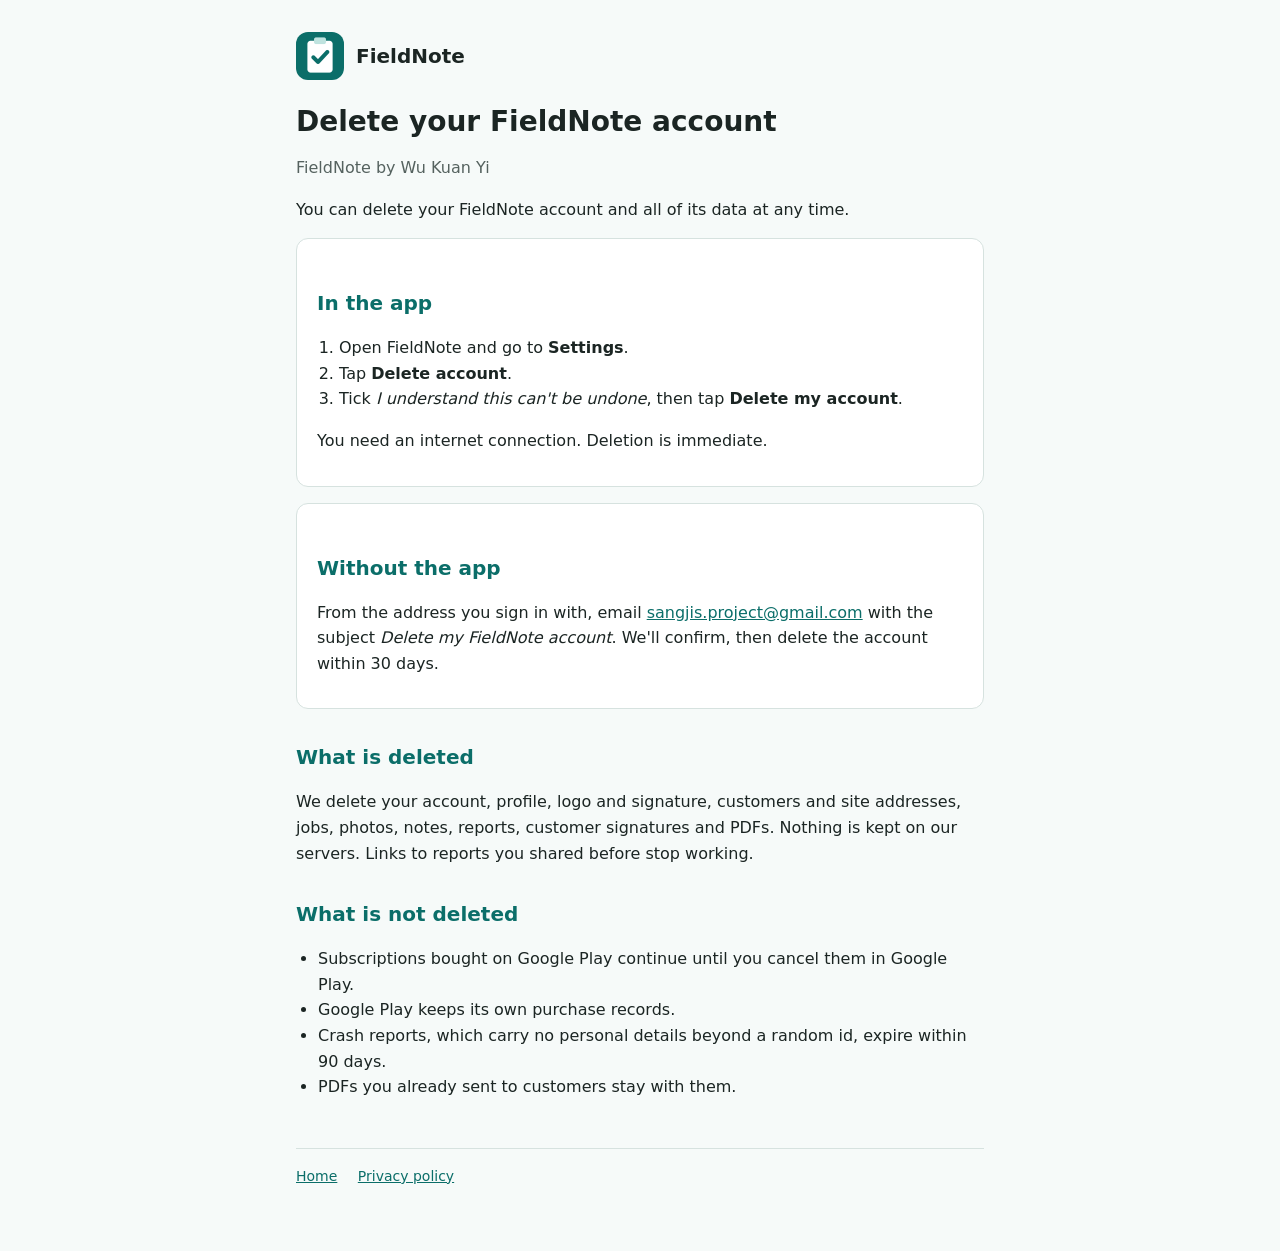
==== delete-account.html @ c1cde079 "Privacy policy, account deletion and home pages" ====
<!doctype html>
<html lang="en">
<head>
  <meta charset="utf-8">
  <meta name="viewport" content="width=device-width, initial-scale=1">
  <title>Delete Your Account · FieldNote</title>
  <meta name="description" content="How to delete your FieldNote account and all of its data.">
  <link rel="icon" href="icon.png">
  <link rel="stylesheet" href="style.css">
</head>
<body>
<main>
  <header><img src="icon.png" alt=""><a href="./">FieldNote</a></header>
  <h1>Delete your FieldNote account</h1>
  <p class="muted">FieldNote by Wu Kuan Yi</p>
  <p>You can delete your FieldNote account and all of its data at any time.</p>

  <div class="card">
    <h2>In the app</h2>
    <ol>
      <li>Open FieldNote and go to <strong>Settings</strong>.</li>
      <li>Tap <strong>Delete account</strong>.</li>
      <li>Tick <em>I understand this can't be undone</em>, then tap
        <strong>Delete my account</strong>.</li>
    </ol>
    <p>You need an internet connection. Deletion is immediate.</p>
  </div>

  <div class="card">
    <h2>Without the app</h2>
    <p>From the address you sign in with, email
      <a href="mailto:sangjis.project@gmail.com?subject=Delete%20my%20FieldNote%20account">sangjis.project@gmail.com</a>
      with the subject <em>Delete my FieldNote account</em>. We'll confirm, then delete the
      account within 30 days.</p>
  </div>

  <h2>What is deleted</h2>
  <p>We delete your account, profile, logo and signature, customers and site addresses, jobs,
    photos, notes, reports, customer signatures and PDFs. Nothing is kept on our servers.
    Links to reports you shared before stop working.</p>

  <h2>What is not deleted</h2>
  <ul>
    <li>Subscriptions bought on Google Play continue until you cancel them in Google Play.</li>
    <li>Google Play keeps its own purchase records.</li>
    <li>Crash reports, which carry no personal details beyond a random id, expire within 90
      days.</li>
    <li>PDFs you already sent to customers stay with them.</li>
  </ul>

  <footer>
    <a href="./">Home</a>
    <a href="privacy.html">Privacy policy</a>
  </footer>
</main>
</body>
</html>
---- style.css ----
:root {
  --bg: #f6faf9;
  --fg: #1b2523;
  --muted: #55625f;
  --accent: #0b6e69;
  --line: #d6e2df;
  --card: #ffffff;
}
@media (prefers-color-scheme: dark) {
  :root {
    --bg: #0f1716;
    --fg: #e3ecea;
    --muted: #9fb0ac;
    --accent: #6fd3c9;
    --line: #2a3735;
    --card: #162120;
  }
}
* { box-sizing: border-box; }
body {
  margin: 0;
  background: var(--bg);
  color: var(--fg);
  font: 16px/1.6 system-ui, -apple-system, "Segoe UI", Roboto, "Noto Sans", sans-serif;
}
main { max-width: 720px; margin: 0 auto; padding: 32px 16px 64px; }
header { display: flex; align-items: center; gap: 12px; margin-bottom: 24px; }
header img { width: 48px; height: 48px; border-radius: 12px; }
header a { color: inherit; text-decoration: none; font-weight: 600; font-size: 20px; }
h1 { font-size: 28px; line-height: 1.25; margin: 0 0 4px; }
h2 { font-size: 20px; margin: 32px 0 8px; color: var(--accent); }
a { color: var(--accent); }
.muted { color: var(--muted); }
table { width: 100%; border-collapse: collapse; margin: 8px 0; font-size: 15px; }
th, td { text-align: left; vertical-align: top; padding: 8px; border-bottom: 1px solid var(--line); }
th { color: var(--muted); font-weight: 600; }
.card { background: var(--card); border: 1px solid var(--line); border-radius: 12px; padding: 16px 20px; margin: 16px 0; }
ol, ul { padding-left: 22px; }
footer { margin-top: 48px; padding-top: 16px; border-top: 1px solid var(--line); font-size: 14px; }
footer a { margin-right: 16px; }
@media (max-width: 520px) {
  table, thead, tbody, tr, th, td { display: block; }
  thead { display: none; }
  td { border: none; padding: 2px 0; }
  tr { border-bottom: 1px solid var(--line); padding: 8px 0; }
  td:first-child { font-weight: 600; }
}
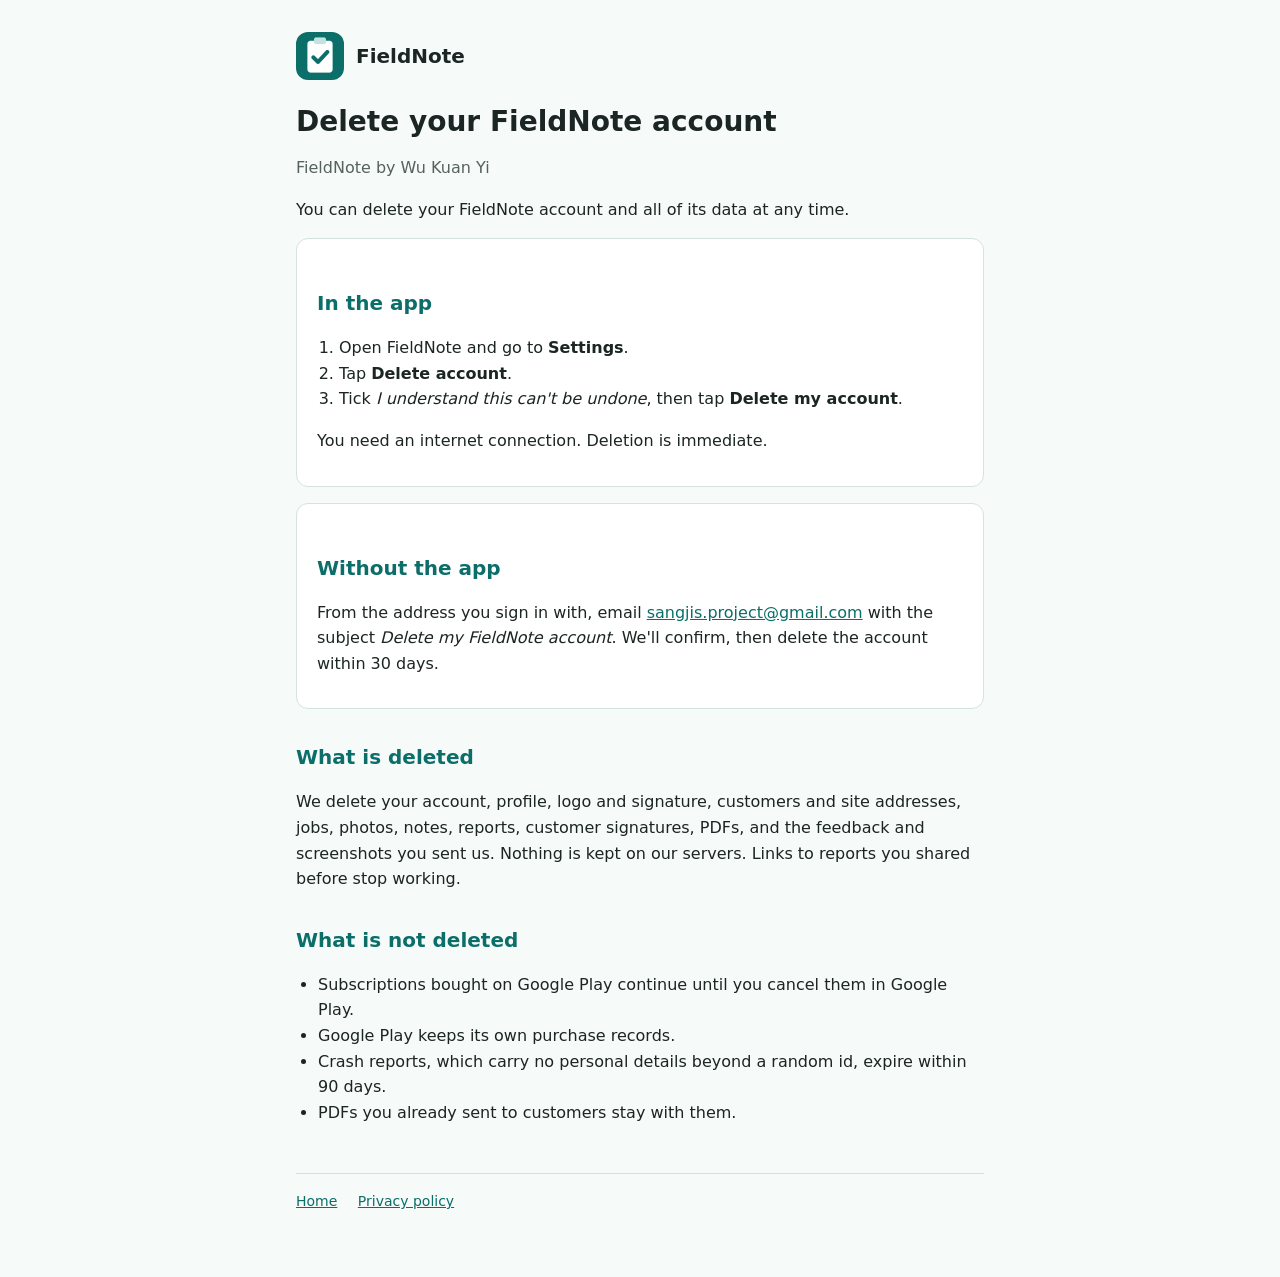
==== commit e926211f: "Privacy: in-app feedback (message, screenshots, device details)" ====
--- a/delete-account.html
+++ b/delete-account.html
@@ -36,7 +36,8 @@
 
   <h2>What is deleted</h2>
   <p>We delete your account, profile, logo and signature, customers and site addresses, jobs,
-    photos, notes, reports, customer signatures and PDFs. Nothing is kept on our servers.
+    photos, notes, reports, customer signatures, PDFs, and the feedback and screenshots you
+    sent us. Nothing is kept on our servers.
     Links to reports you shared before stop working.</p>
 
   <h2>What is not deleted</h2>
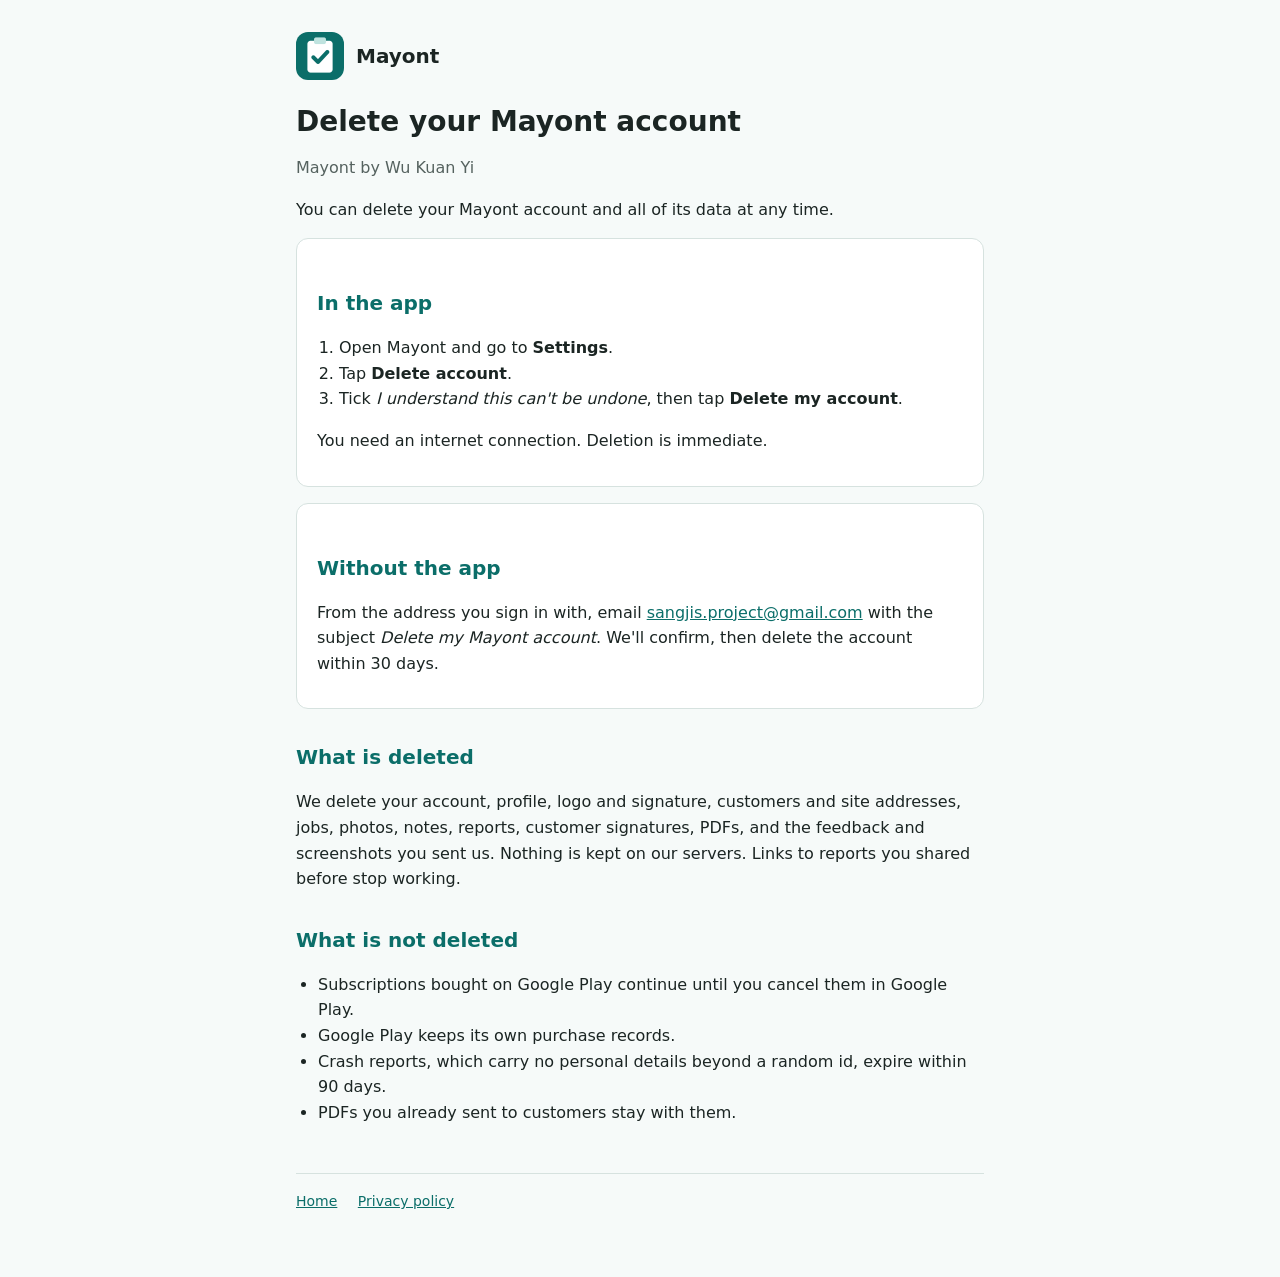
==== commit e19ded26: "Rename FieldNote to Mayont" ====
--- a/delete-account.html
+++ b/delete-account.html
@@ -3,22 +3,22 @@
 <head>
   <meta charset="utf-8">
   <meta name="viewport" content="width=device-width, initial-scale=1">
-  <title>Delete Your Account · FieldNote</title>
-  <meta name="description" content="How to delete your FieldNote account and all of its data.">
+  <title>Delete Your Account · Mayont</title>
+  <meta name="description" content="How to delete your Mayont account and all of its data.">
   <link rel="icon" href="icon.png">
   <link rel="stylesheet" href="style.css">
 </head>
 <body>
 <main>
-  <header><img src="icon.png" alt=""><a href="./">FieldNote</a></header>
-  <h1>Delete your FieldNote account</h1>
-  <p class="muted">FieldNote by Wu Kuan Yi</p>
-  <p>You can delete your FieldNote account and all of its data at any time.</p>
+  <header><img src="icon.png" alt=""><a href="./">Mayont</a></header>
+  <h1>Delete your Mayont account</h1>
+  <p class="muted">Mayont by Wu Kuan Yi</p>
+  <p>You can delete your Mayont account and all of its data at any time.</p>
 
   <div class="card">
     <h2>In the app</h2>
     <ol>
-      <li>Open FieldNote and go to <strong>Settings</strong>.</li>
+      <li>Open Mayont and go to <strong>Settings</strong>.</li>
       <li>Tap <strong>Delete account</strong>.</li>
       <li>Tick <em>I understand this can't be undone</em>, then tap
         <strong>Delete my account</strong>.</li>
@@ -29,8 +29,8 @@
   <div class="card">
     <h2>Without the app</h2>
     <p>From the address you sign in with, email
-      <a href="mailto:sangjis.project@gmail.com?subject=Delete%20my%20FieldNote%20account">sangjis.project@gmail.com</a>
-      with the subject <em>Delete my FieldNote account</em>. We'll confirm, then delete the
+      <a href="mailto:sangjis.project@gmail.com?subject=Delete%20my%20Mayont%20account">sangjis.project@gmail.com</a>
+      with the subject <em>Delete my Mayont account</em>. We'll confirm, then delete the
       account within 30 days.</p>
   </div>
 
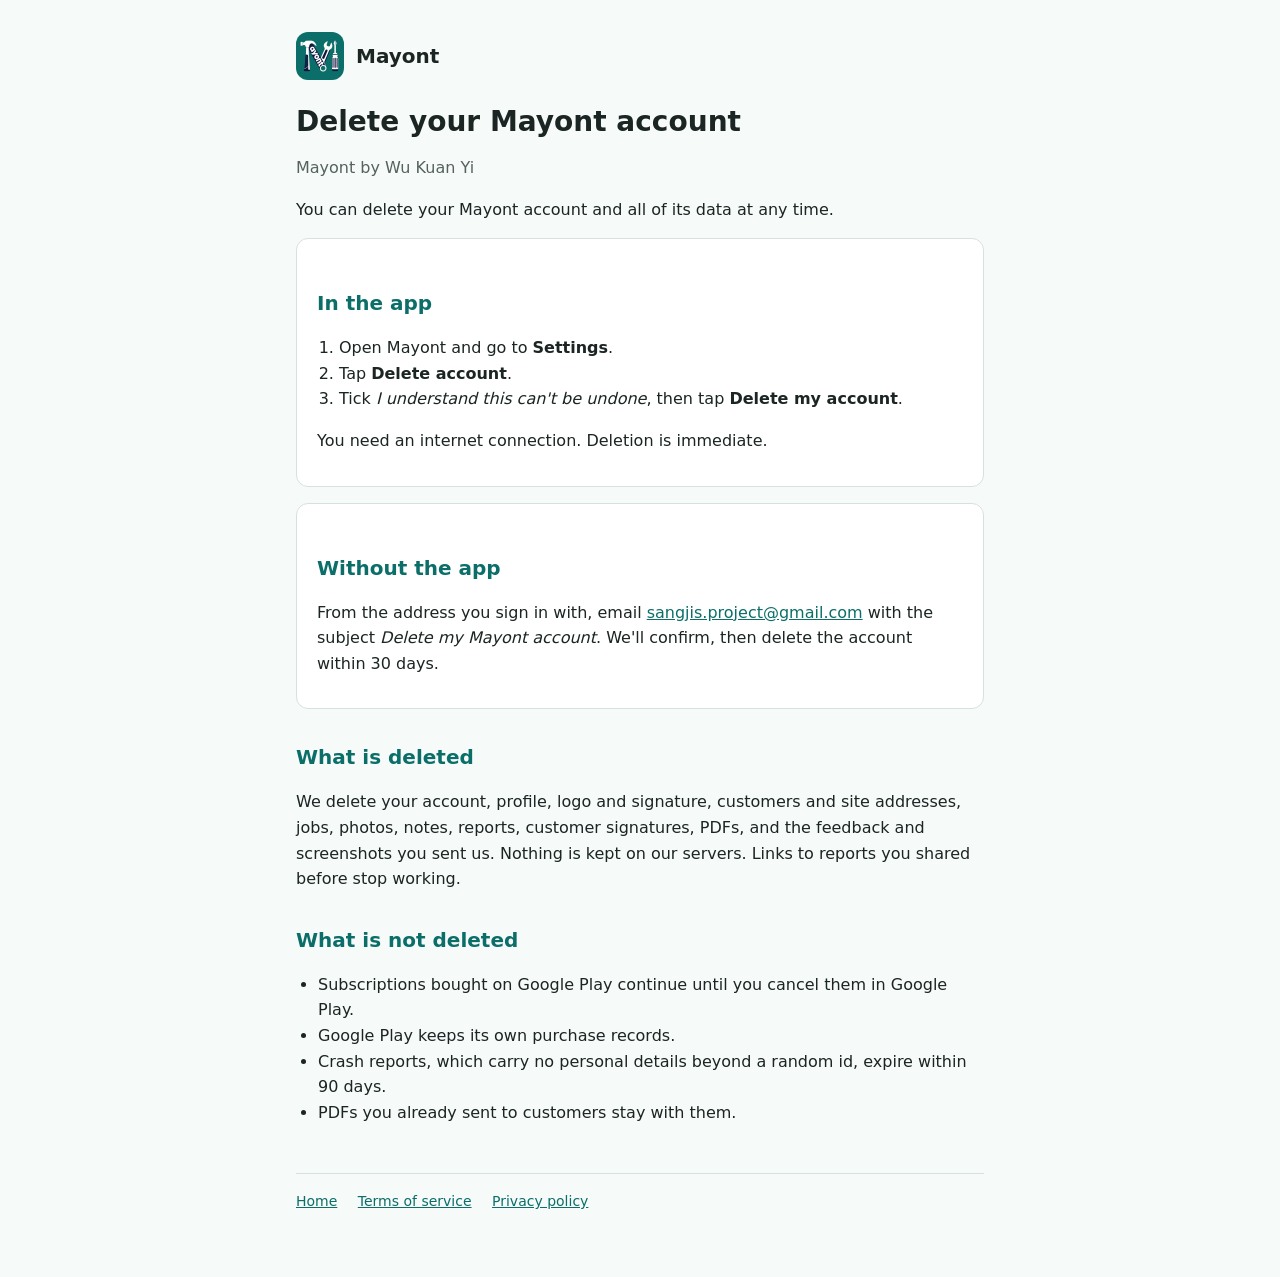
==== commit 7ec1bbcd: "Add Terms of Service and Data Processing Terms" ====
--- a/delete-account.html
+++ b/delete-account.html
@@ -51,6 +51,7 @@
 
   <footer>
     <a href="./">Home</a>
+    <a href="terms.html">Terms of service</a>
     <a href="privacy.html">Privacy policy</a>
   </footer>
 </main>
--- a/style.css
+++ b/style.css
@@ -29,6 +29,7 @@
 header a { color: inherit; text-decoration: none; font-weight: 600; font-size: 20px; }
 h1 { font-size: 28px; line-height: 1.25; margin: 0 0 4px; }
 h2 { font-size: 20px; margin: 32px 0 8px; color: var(--accent); }
+h3 { font-size: 17px; margin: 24px 0 4px; }
 a { color: var(--accent); }
 .muted { color: var(--muted); }
 table { width: 100%; border-collapse: collapse; margin: 8px 0; font-size: 15px; }
